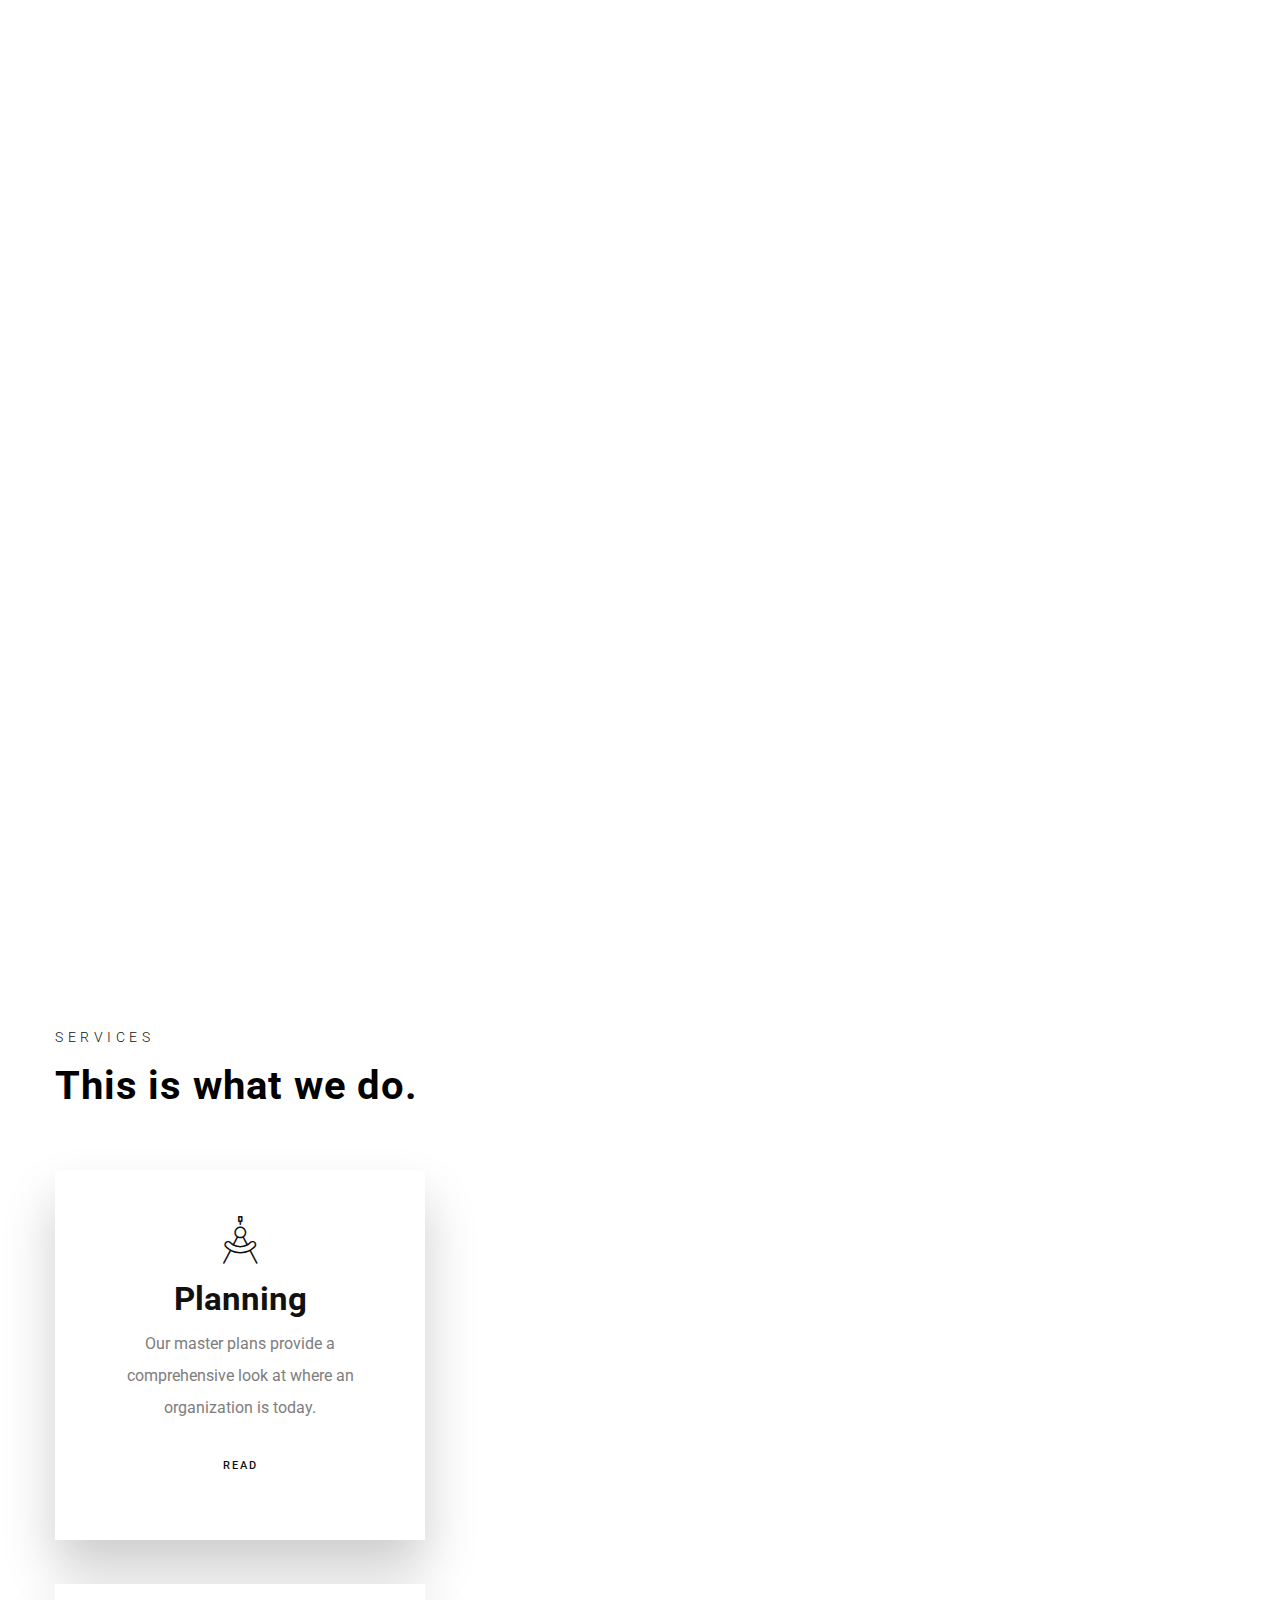
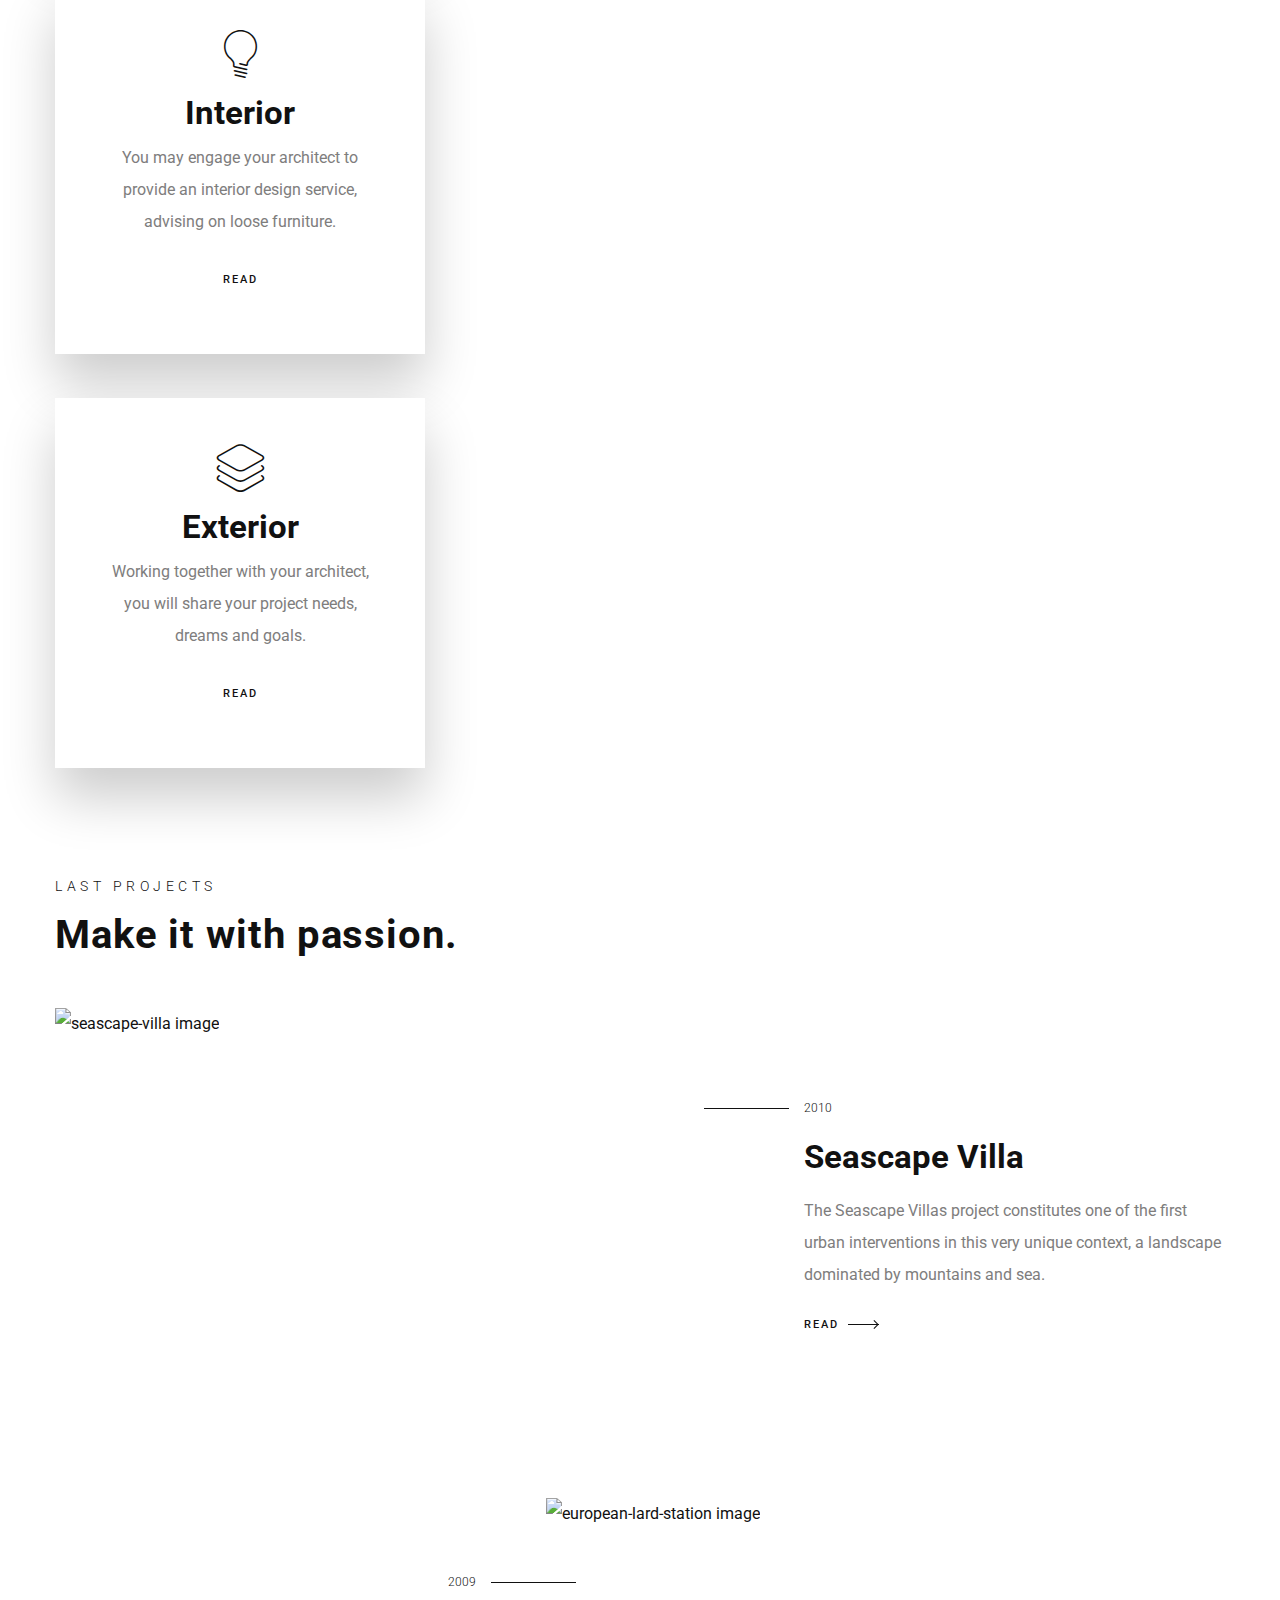
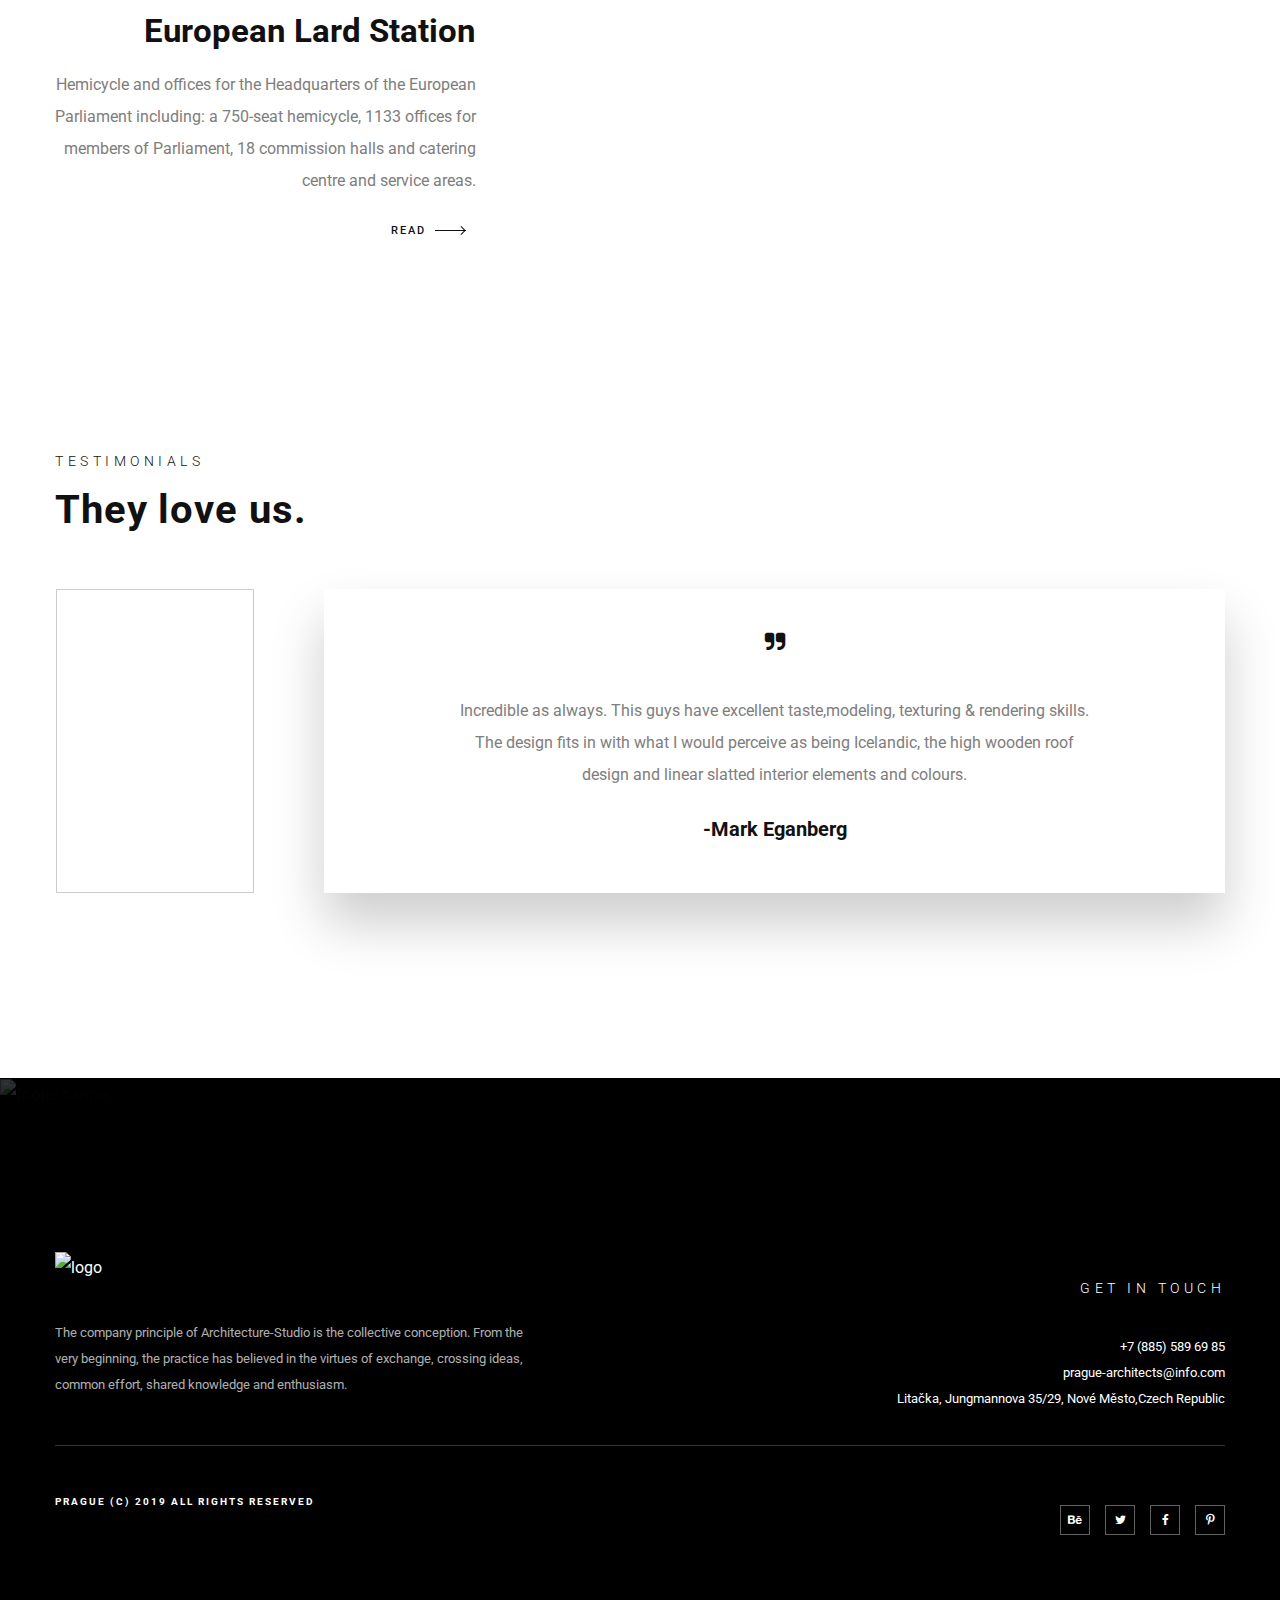
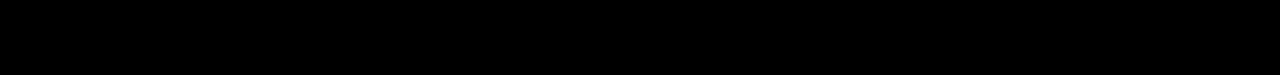
==== index.html @ 5a80e2bb "Add files via upload" ====
<!DOCTYPE html>
<html lang="en">


<!-- Mirrored from prague-html.foxthemes.me/index.html by HTTrack Website Copier/3.x [XR&CO'2014], Tue, 12 Nov 2024 17:38:52 GMT -->
<head>
    <meta charset="UTF-8">
    <meta name="viewport" content="width=device-width, initial-scale=1.0">
    <meta http-equiv="X-UA-Compatible" content="ie=edge">
    <meta name="format-detection" content="telephone=no" />
    <title>Prague &#8211; Just another WordPress site</title>

    <link rel="stylesheet" href="https://fonts.googleapis.com/css?family=Roboto:100,300,400,500,700">
    <link rel="stylesheet" href="css/swiper.min.css">
    <link rel="stylesheet" href="css/slick.min.css">
    <link rel="stylesheet" href="css/magnific-popup.css">
    <link rel="stylesheet" href="font-awesome/css/font-awesome.min.css">
    <link rel="stylesheet" href="css/et-line-font.css">
    <link rel="stylesheet" href="css/before-after.min.css">
    <link rel="stylesheet" href="css/bootstrap.min.css">
    <link rel="stylesheet" href="css/unit-test.css">
    <link rel="stylesheet" href="css/stylec164.css?v=9">
    

</head>

<body>
    <!--PRELOADER-->
    <div class="prague-loader">
        <div class="prague-loader-wrapper">
            <div class="prague-loader-bar">
                PRAGUE
            </div>
        </div>
    </div>
    <!--/PRELOADER-->

    <!--HEADER-->
    <header class="prague-header simple sticky-menu sticky-mobile-menu light ">
        <!--LOGO-->
        <div class="prague-logo">
            <a href="index.html">
                <img src="img/home/logo-white.png" class="image_logo" alt="logo" /></a>
        </div>
        <!--/LOGO-->

        <div class="prague-header-wrapper">

            <!--NAVIGATION-->
            <div class="prague-navigation">
                <div class="pargue-navigation-wrapper">
                    <div class="prague-navigation-inner">


                        <nav>
                            <ul class="main-menu">
                                <li class="menu-item menu-item-type-custom menu-item-object-custom current-menu-ancestor current-menu-parent menu-item-has-children "><a
                                        href="index.html">Home</a>
                                </li>
                                <li class="menu-item menu-item-type-custom menu-item-object-custom menu-item-has-children"><a
                                        href="#">About Us</a>
                                </li>
                                <li class="menu-item menu-item-type-custom menu-item-object-custom menu-item-has-children"><a
                                        href="#">Services</a>
                                </li>
                                <li class="menu-item menu-item-type-post_type menu-item-object-page menu-item-has-children"><a
                                        href="shop.html">Projects</a>
                                </li>
                                <li class="menu-item menu-item-type-post_type menu-item-object-page menu-item-has-children"><a
                                        href="blog.html">Contact us</a>
                                </li>
                                <li class="menu-item menu-item-type-post_type menu-item-object-page menu-item-has-children"><a
                                    href="blog.html">Blog</a>
                            </li>
                            </ul>
                        </nav>

                    </div>
                </div>
            </div>
            <!--/NAVIGATION-->


            <!-- mobile icon -->
            <div class="prague-nav-menu-icon">
                <a href="#">
                    <i></i>
                </a>
            </div>
            <!-- /mobile icon -->

            <!--SOCIAL-->
            <div class="prague-social-nav">
                <a href="#">
                    <i class="fa fa-chain-broken" aria-hidden="true"></i>
                </a>

                <ul class="social-content">
                    <li>
                        <a target="_blank" href="https://www.behance.net/foxthemes">
                            <i aria-hidden="true" class="fa fa-behance"></i>
                        </a>
                    </li>
                    <li>
                        <a target="_blank" href="https://twitter.com/foxthemes_offic">
                            <i aria-hidden="true" class="fa fa-twitter"></i>
                        </a>
                    </li>
                    <li>
                        <a target="_blank" href="https://www.facebook.com/foxthemes.page/">
                            <i aria-hidden="true" class="fa fa-facebook"></i>
                        </a>
                    </li>
                    <li>
                        <a target="_blank" href="https://www.pinterest.com/foxthemes/">
                            <i aria-hidden="true" class="fa fa-pinterest-p"></i>
                        </a>
                    </li>
                </ul>

            </div>
            <!--/SOCIAL-->

        </div>
    </header>
    <!--END HEADER-->

    <!--MAIN BODY-->
    <div class="row">
        <div class="col-xs-12 no-padd">
            <div class="container-fluid top-banner no-padd  big fullheight light">
                <img src="img/home/9b437744429717.5812370040b1c.jpg" class="s-img-switch" alt="top-banner image" />
                <span class="overlay"></span>
                <div class="content">
                    <div class="prague-svg-animation-text"></div>
                    <div class="subtitle">PARIS, FRANCE</div>
                    <h1 class="title">Rehabilitation of the Eastern Sector<br />
                        of Jussieu Campus</h1>
                    <div class="description">
                        <p>Jussieu Campus represents a major Parisian amenity, both by the quality f scientific
                            teaching performed in</p>
                        <p>is universities and by the site dimension itself.</p>
                    </div>
                    <a href="work-grid.html" class="a-btn creative" target=" _blank">
                        <span class="a-btn-line "></span>EXPLORE IT</a>
                </div>
                <div class="top-banner-cursor"></div>
            </div>
        </div>
    </div>

    
    <div class="row-fluid row-no-padding ">
        <div class="no-padd col-sm-12 ">
            <div class="column-inner ">
                <div class="prague-shortcode-parent ">
                    

                    <div class="prague-shortcode-content-wrapp">
                        <div class="prague-shortcode-heading  light left">
                            <div class="parent-subtitle ">SERVICES</div>

                            <h2 class="parent-title">This is what we do.</h2>
                        </div>

                        <div data-unique-key="0bf3c8aa9017e52dd041b7e2c3327621" class="js-load-more" data-start-page="1"
                            data-max-page="2" data-next-link="onepage-home.html">
                            <div class="row prague_services prague_count_col3 prague_gap_col15  no-footer-content prague-load-wrapper"
                                data-columns="prague_count_col3" data-gap="prague_gap_col15">
                                <div class="portfolio-item-wrapp prague_filter_class">
                                    <div class="portfolio-item">
                                        <div class="prague-services-wrapper">
                                            <span class="services-item-icon icon-circle-compass"></span>

                                            <h3 class="services-item-title">Planning</h3>
                                            <div class="services-item-description">
                                                <p>Our master plans provide a comprehensive look at where an
                                                    organization is today.</p>
                                            </div>

                                            <a href="planning.html" class="prague-services-link a-btn-2 creative"
                                                target="_self">
                                                <span class="a-btn-line"></span>
                                                READ </a>

                                        </div>

                                    </div>
                                </div>
                                <div class="portfolio-item-wrapp prague_filter_class column_paralax">
                                    <div class="portfolio-item">

                                        <div class="prague-services-wrapper">
                                            <span class="services-item-icon icon-lightbulb"></span>

                                            <h3 class="services-item-title">Interior</h3>
                                            <div class="services-item-description">
                                                <p>You may engage your architect to provide an interior design
                                                    service, advising on loose furniture.</p>
                                            </div>

                                            <a href="interior.html" class="prague-services-link a-btn-2 creative"
                                                target="_self">
                                                <span class="a-btn-line"></span>
                                                READ </a>

                                        </div>

                                    </div>
                                </div>
                                <div class="portfolio-item-wrapp prague_filter_class">
                                    <div class="portfolio-item">

                                        <div class="prague-services-wrapper">
                                            <span class="services-item-icon icon-layers"></span>

                                            <h3 class="services-item-title">Exterior</h3>
                                            <div class="services-item-description">
                                                <p>Working together with your architect, you will share your
                                                    project needs, dreams and goals.</p>
                                            </div>

                                            <a href="exterior.html" class="prague-services-link a-btn-2 creative"
                                                target="_self">
                                                <span class="a-btn-line"></span>
                                                READ </a>

                                        </div>

                                    </div>
                                </div>
                            </div>


                        </div>
                    </div>

                </div>
            </div>
        </div>
    </div>

    <div class="margin-lg-20t margin-sm-30t">
        <div class="container">
            <div class="row">

                <div class="column colum-container col-sm-12 no-padd margin-lg-20b">
                    <div class="heading  left dark">

                        <div class="subtitle ">LAST PROJECTS</div>
                        <h2 class="title">Make it with passion.</h2>
                    </div>
                </div>

                <div class="no-padd-left no-padd-right margin-lg-20t">
                    <div class="wrapper">
                        <div data-unique-key="139714cb2b9c35c987d2544328454258" class="js-load-more" data-start-page="1"
                            data-max-page="5" data-next-link="http://prague.loc/page/2/">
                            <div class="row prague_list prague_count_col1 prague_gap_col10  no-footer-content no-figure prague-load-wrapper"
                                data-columns="prague_count_col1" data-gap="prague_gap_col10">
                                <div class="project-list-item">
                                    <div class="project-list-outer">

                                        <div class="project-list-wrapper">

                                            <div class="project-list-img">
                                                <img src="#" data-lazy-src="img/home/51f1b143659493.57f77d5c9619a.jpg" class="s-img-switch"
                                                    alt="seascape-villa image" />
                                            </div>

                                            <div class="project-list-content">

                                                <div class="project-list-category">2010</div>
                                                <h3 class="project-list-title"><a href="seascape-villa.html" target="_self">Seascape
                                                        Villa</a></h3>
                                                <div class="project-list-excerpt">
                                                    <p>The Seascape Villas project constitutes one of the first
                                                        urban interventions in this very unique context, a
                                                        landscape dominated by mountains and sea.</p>
                                                </div>
                                                <a href="seascape-villa.html" class="project-list-link a-btn-arrow-2"
                                                    target="_self">
                                                    <span class="arrow-right"></span>
                                                    READ</a>
                                            </div>
                                        </div>
                                    </div>
                                </div>
                                <div class="project-list-item  column_paralax">
                                    <div class="project-list-outer">

                                        <div class="project-list-wrapper">

                                            <div class="project-list-img">
                                                <img src="#" data-lazy-src="img/home/e55f0243174379.57e5b1bdd7939-e1492696696110.jpg"
                                                    class="s-img-switch" alt="european-lard-station image" />
                                            </div>

                                            <div class="project-list-content">

                                                <div class="project-list-category">2009</div>


                                                <h3 class="project-list-title"><a href="european-lard-station.html"
                                                        target="_self">European Lard Station</a></h3>
                                                <div class="project-list-excerpt">
                                                    <p>Hemicycle and offices for the Headquarters of the European
                                                        Parliament including: a 750-seat hemicycle, 1133 offices
                                                        for members of Parliament, 18 commission halls and catering
                                                        centre and service areas.</p>

                                                </div>

                                                <a href="european-lard-station.html" class="project-list-link a-btn-arrow-2"
                                                    target="_self">
                                                    <span class="arrow-right"></span>
                                                    READ</a>

                                            </div>
                                        </div>
                                    </div>
                                </div>
                            </div>
                        </div>
                    </div>
                </div>
            </div>
        </div>
    </div>



    <div class="heading  left dark container">

        <div class="subtitle ">TESTIMONIALS</div>
        <h2 class="title">They love us.</h2>

    </div>

    <div class="container">

        <div class="row  row-fluid margin-lg-10t margin-lg-145b margin-sm-70b">

            <div class="testimonials-wrapper  no-figure">
                <div class="testimonials-swiper swiper-container" data-speed='2000' data-loop='1' data-autoplay='3000'
                    data-center='0' data-mode='vertical' data-slides-per-view='1' data-lg-slides='1,0' data-md-slides='1,0'
                    data-sm-slides='1,0' data-xs-slides='1,0'>
                    <!-- Additional required wrapper -->
                    <div class="swiper-wrapper">
                        <div class="swiper-slide">
                            <div class="testimonials-item">

                                <span class="testimonials-icon fa fa fa-quote-right"></span>

                                <blockquote class="testimonials-description">
                                    <p>Incredible as always. This guys have excellent taste,modeling, texturing
                                        &amp; rendering skills. The design fits in with what I would perceive
                                        as being Icelandic, the high wooden roof design and linear slatted
                                        interior elements and colours.</p>
                                </blockquote>
                                <h4 class="testimonials-author">Mark Eganberg</h4>
                            </div>
                        </div>

                        <div class="swiper-slide">
                            <div class="testimonials-item">

                                <span class="testimonials-icon fa fa fa-quote-right"></span>

                                <blockquote class="testimonials-description">
                                    <p>Incredible as always. This guys have excellent taste,modeling, texturing
                                        &amp; rendering skills. The design fits in with what I would perceive
                                        as being Icelandic, the high wooden roof design and linear slatted
                                        interior elements and colours.</p>
                                </blockquote>
                                <h4 class="testimonials-author">Jennifer Hilbertson</h4>
                            </div>
                        </div>

                        <div class="swiper-slide">
                            <div class="testimonials-item">

                                <span class="testimonials-icon fa fa fa-quote-right"></span>

                                <blockquote class="testimonials-description">
                                    <p>Incredible as always. This guys have excellent taste,modeling, texturing
                                        &amp; rendering skills. The design fits in with what I would perceive
                                        as being Icelandic, the high wooden roof design and linear slatted
                                        interior elements and colours.</p>
                                </blockquote>
                                <h4 class="testimonials-author">Lesley Grand</h4>
                            </div>
                        </div>

                        <div class="swiper-slide">
                            <div class="testimonials-item">

                                <span class="testimonials-icon fa fa fa-quote-right"></span>

                                <blockquote class="testimonials-description">
                                    <p>Incredible as always. This guys have excellent taste,modeling, texturing
                                        &amp; rendering skills. The design fits in with what I would perceive
                                        as being Icelandic, the high wooden roof design and linear slatted
                                        interior elements and colours.</p>
                                </blockquote>
                                <h4 class="testimonials-author">John Frick</h4>
                            </div>
                        </div>

                    </div>

                    <!-- If we need pagination -->
                    <div class="testimonials-pagination-wrapper">
                        <div class="swiper-pagination"></div>
                    </div>
                </div>

            </div>
        </div>
    </div>
 
    <!--/MAIN BODY-->

    <!-- START FOOTER -->
    <footer class="prague-footer default">

        <img src="#" data-lazy-src="img/home/ffa51a33625455.56b20f01c3608.jpg" class="s-img-switch" alt="footer banner" />
        <div class="footer-content-outer">
            <div class="footer-top-content">
                <div class="prague-footer-main-block">
                    <div class="prague-logo">
                        <a href="index.html">
                            <img src="#" data-lazy-src="img/home/logo-white.png" class="attachment-full size-full"
                                alt="logo" /> </a>
                    </div>

                    <div class="footer-main-content">
                        <p>The company principle of Architecture-Studio is the collective conception. From the very
                            beginning, the practice has believed in the virtues of exchange, crossing ideas, common
                            effort, shared knowledge and enthusiasm.</p>
                    </div>

                </div>
                <div class="prague-footer-info-block">

                    <h6 class="footer-info-block-title">GET IN TOUCH</h6>

                    <div class="footer-info-block-content">
                        <p><a href="tel:+7(885)5896985">+7 (885) 589 69 85</a></p>
                        <p><a href="cdn-cgi/l/email-protection.html#017173606674642c6073626968756462757241686f676e2f626e6c"><span class="__cf_email__" data-cfemail="d4a4a6b5b3a1b1f9b5a6b7bcbda0b1b7a0a794bdbab2bbfab7bbb9">[email&#160;protected]</span></a></p>
                        <p>Litačka, Jungmannova 35/29, Nové Město,Czech Republic</p>
                    </div>

                </div>
            </div>
            <div class="footer-bottom-content">

                <!-- Footer copyright -->
                <div class="footer-copyright">
                    <p>PRAGUE (C) 2019 ALL RIGHTS RESERVED</p>
                </div>
                <!-- End footer copyright -->

                <div class="prague-social-nav">


                    <ul class="social-content">
                        <li>
                            <a target="_blank" href="https://www.behance.net/foxthemes">
                                <i aria-hidden="true" class="fa fa-behance"></i>
                            </a>
                        </li>
                        <li>
                            <a target="_blank" href="https://twitter.com/foxthemes_offic">
                                <i aria-hidden="true" class="fa fa-twitter"></i>
                            </a>
                        </li>
                        <li>
                            <a target="_blank" href="https://www.facebook.com/foxthemes.page/">
                                <i aria-hidden="true" class="fa fa-facebook"></i>
                            </a>
                        </li>
                        <li>
                            <a target="_blank" href="https://www.pinterest.com/foxthemes/">
                                <i aria-hidden="true" class="fa fa-pinterest-p"></i>
                            </a>
                        </li>
                    </ul>

                </div>

            </div>
        </div>

    </footer>
    <!--/END FOOTER-->

    <script data-cfasync="false" src="cdn-cgi/scripts/5c5dd728/cloudflare-static/email-decode.min.js"></script><script src="js/jquery.js"></script>
    <script src="js/jquery.magnific-popup.min.js"></script>
    <script src="js/swiper.min.js"></script>
    <script src="js/hammer.min.js"></script>
    <script src="js/foxlazy.min.js"></script>
    <script src="js/all.js"></script>
 
<script>(function(){function c(){var b=a.contentDocument||a.contentWindow.document;if(b){var d=b.createElement('script');d.innerHTML="window.__CF$cv$params={r:'8e184c438dac44a0',t:'MTczMTQzMzEzMC4wMDAwMDA='};var a=document.createElement('script');a.nonce='';a.src='cdn-cgi/challenge-platform/h/b/scripts/jsd/22755d9a86c9/maind41d.js';document.getElementsByTagName('head')[0].appendChild(a);";b.getElementsByTagName('head')[0].appendChild(d)}}if(document.body){var a=document.createElement('iframe');a.height=1;a.width=1;a.style.position='absolute';a.style.top=0;a.style.left=0;a.style.border='none';a.style.visibility='hidden';document.body.appendChild(a);if('loading'!==document.readyState)c();else if(window.addEventListener)document.addEventListener('DOMContentLoaded',c);else{var e=document.onreadystatechange||function(){};document.onreadystatechange=function(b){e(b);'loading'!==document.readyState&&(document.onreadystatechange=e,c())}}}})();</script></body>

<script src="js/isotope.pkgd.min.js"></script>

<!-- Mirrored from prague-html.foxthemes.me/index.html by HTTrack Website Copier/3.x [XR&CO'2014], Tue, 12 Nov 2024 17:39:40 GMT -->
</html>
---- css/et-line-font.css ----
@font-face {
	font-family: 'et-line';
	src:url('../font/et-line.eot');
	src:url('../font/et-lined41d.eot?#iefix') format('embedded-opentype'),
		url('../font/et-line.woff') format('woff'),
		url('../font/et-line.ttf') format('truetype'),
		url('../font/et-line.svg#et-line') format('svg');
	font-weight: normal;
	font-style: normal;
}

/* Use the following CSS code if you want to use data attributes for inserting your icons */
[data-icon]:before {
	font-family: 'et-line';
	content: attr(data-icon);
	speak: none;
	font-weight: normal;
	font-variant: normal;
	text-transform: none;
	line-height: 1;
	-webkit-font-smoothing: antialiased;
	-moz-osx-font-smoothing: grayscale;
	display:inline-block;
}

/* Use the following CSS code if you want to have a class per icon */
/*
Instead of a list of all class selectors,
you can use the generic selector below, but it's slower:
[class*="icon-"] {
*/
.icon-mobile, .icon-laptop, .icon-desktop, .icon-tablet, .icon-phone, .icon-document, .icon-documents, .icon-search, .icon-clipboard, .icon-newspaper, .icon-notebook, .icon-book-open, .icon-browser, .icon-calendar, .icon-presentation, .icon-picture, .icon-pictures, .icon-video, .icon-camera, .icon-printer, .icon-toolbox, .icon-briefcase, .icon-wallet, .icon-gift, .icon-bargraph, .icon-grid, .icon-expand, .icon-focus, .icon-edit, .icon-adjustments, .icon-ribbon, .icon-hourglass, .icon-lock, .icon-megaphone, .icon-shield, .icon-trophy, .icon-flag, .icon-map, .icon-puzzle, .icon-basket, .icon-envelope, .icon-streetsign, .icon-telescope, .icon-gears, .icon-key, .icon-paperclip, .icon-attachment, .icon-pricetags, .icon-lightbulb, .icon-layers, .icon-pencil, .icon-tools, .icon-tools-2, .icon-scissors, .icon-paintbrush, .icon-magnifying-glass, .icon-circle-compass, .icon-linegraph, .icon-mic, .icon-strategy, .icon-beaker, .icon-caution, .icon-recycle, .icon-anchor, .icon-profile-male, .icon-profile-female, .icon-bike, .icon-wine, .icon-hotairballoon, .icon-globe, .icon-genius, .icon-map-pin, .icon-dial, .icon-chat, .icon-heart, .icon-cloud, .icon-upload, .icon-download, .icon-target, .icon-hazardous, .icon-piechart, .icon-speedometer, .icon-global, .icon-compass, .icon-lifesaver, .icon-clock, .icon-aperture, .icon-quote, .icon-scope, .icon-alarmclock, .icon-refresh, .icon-happy, .icon-sad, .icon-facebook, .icon-twitter, .icon-googleplus, .icon-rss, .icon-tumblr, .icon-linkedin, .icon-dribbble {
	font-family: 'et-line';
	speak: none;
	font-style: normal;
	font-weight: normal;
	font-variant: normal;
	text-transform: none;
	line-height: 1;
	-webkit-font-smoothing: antialiased;
	-moz-osx-font-smoothing: grayscale;
	display:inline-block;
}
.icon-mobile:before {
	content: "\e000";
}
.icon-laptop:before {
	content: "\e001";
}
.icon-desktop:before {
	content: "\e002";
}
.icon-tablet:before {
	content: "\e003";
}
.icon-phone:before {
	content: "\e004";
}
.icon-document:before {
	content: "\e005";
}
.icon-documents:before {
	content: "\e006";
}
.icon-search:before {
	content: "\e007";
}
.icon-clipboard:before {
	content: "\e008";
}
.icon-newspaper:before {
	content: "\e009";
}
.icon-notebook:before {
	content: "\e00a";
}
.icon-book-open:before {
	content: "\e00b";
}
.icon-browser:before {
	content: "\e00c";
}
.icon-calendar:before {
	content: "\e00d";
}
.icon-presentation:before {
	content: "\e00e";
}
.icon-picture:before {
	content: "\e00f";
}
.icon-pictures:before {
	content: "\e010";
}
.icon-video:before {
	content: "\e011";
}
.icon-camera:before {
	content: "\e012";
}
.icon-printer:before {
	content: "\e013";
}
.icon-toolbox:before {
	content: "\e014";
}
.icon-briefcase:before {
	content: "\e015";
}
.icon-wallet:before {
	content: "\e016";
}
.icon-gift:before {
	content: "\e017";
}
.icon-bargraph:before {
	content: "\e018";
}
.icon-grid:before {
	content: "\e019";
}
.icon-expand:before {
	content: "\e01a";
}
.icon-focus:before {
	content: "\e01b";
}
.icon-edit:before {
	content: "\e01c";
}
.icon-adjustments:before {
	content: "\e01d";
}
.icon-ribbon:before {
	content: "\e01e";
}
.icon-hourglass:before {
	content: "\e01f";
}
.icon-lock:before {
	content: "\e020";
}
.icon-megaphone:before {
	content: "\e021";
}
.icon-shield:before {
	content: "\e022";
}
.icon-trophy:before {
	content: "\e023";
}
.icon-flag:before {
	content: "\e024";
}
.icon-map:before {
	content: "\e025";
}
.icon-puzzle:before {
	content: "\e026";
}
.icon-basket:before {
	content: "\e027";
}
.icon-envelope:before {
	content: "\e028";
}
.icon-streetsign:before {
	content: "\e029";
}
.icon-telescope:before {
	content: "\e02a";
}
.icon-gears:before {
	content: "\e02b";
}
.icon-key:before {
	content: "\e02c";
}
.icon-paperclip:before {
	content: "\e02d";
}
.icon-attachment:before {
	content: "\e02e";
}
.icon-pricetags:before {
	content: "\e02f";
}
.icon-lightbulb:before {
	content: "\e030";
}
.icon-layers:before {
	content: "\e031";
}
.icon-pencil:before {
	content: "\e032";
}
.icon-tools:before {
	content: "\e033";
}
.icon-tools-2:before {
	content: "\e034";
}
.icon-scissors:before {
	content: "\e035";
}
.icon-paintbrush:before {
	content: "\e036";
}
.icon-magnifying-glass:before {
	content: "\e037";
}
.icon-circle-compass:before {
	content: "\e038";
}
.icon-linegraph:before {
	content: "\e039";
}
.icon-mic:before {
	content: "\e03a";
}
.icon-strategy:before {
	content: "\e03b";
}
.icon-beaker:before {
	content: "\e03c";
}
.icon-caution:before {
	content: "\e03d";
}
.icon-recycle:before {
	content: "\e03e";
}
.icon-anchor:before {
	content: "\e03f";
}
.icon-profile-male:before {
	content: "\e040";
}
.icon-profile-female:before {
	content: "\e041";
}
.icon-bike:before {
	content: "\e042";
}
.icon-wine:before {
	content: "\e043";
}
.icon-hotairballoon:before {
	content: "\e044";
}
.icon-globe:before {
	content: "\e045";
}
.icon-genius:before {
	content: "\e046";
}
.icon-map-pin:before {
	content: "\e047";
}
.icon-dial:before {
	content: "\e048";
}
.icon-chat:before {
	content: "\e049";
}
.icon-heart:before {
	content: "\e04a";
}
.icon-cloud:before {
	content: "\e04b";
}
.icon-upload:before {
	content: "\e04c";
}
.icon-download:before {
	content: "\e04d";
}
.icon-target:before {
	content: "\e04e";
}
.icon-hazardous:before {
	content: "\e04f";
}
.icon-piechart:before {
	content: "\e050";
}
.icon-speedometer:before {
	content: "\e051";
}
.icon-global:before {
	content: "\e052";
}
.icon-compass:before {
	content: "\e053";
}
.icon-lifesaver:before {
	content: "\e054";
}
.icon-clock:before {
	content: "\e055";
}
.icon-aperture:before {
	content: "\e056";
}
.icon-quote:before {
	content: "\e057";
}
.icon-scope:before {
	content: "\e058";
}
.icon-alarmclock:before {
	content: "\e059";
}
.icon-refresh:before {
	content: "\e05a";
}
.icon-happy:before {
	content: "\e05b";
}
.icon-sad:before {
	content: "\e05c";
}
.icon-facebook:before {
	content: "\e05d";
}
.icon-twitter:before {
	content: "\e05e";
}
.icon-googleplus:before {
	content: "\e05f";
}
.icon-rss:before {
	content: "\e060";
}
.icon-tumblr:before {
	content: "\e061";
}
.icon-linkedin:before {
	content: "\e062";
}
.icon-dribbble:before {
	content: "\e063";
}
---- css/before-after.min.css ----
.ba-slider{position:relative;overflow:hidden}.ba-slider img{width:100%;display:block}.ba-slider .resize{position:absolute;top:0;left:0;height:100%;width:50%;overflow:hidden}.ba-slider .handle{position:absolute;left:50%;top:0;bottom:0;width:4px;margin-left:-2px;background:rgba(0,0,0,.5);cursor:ew-resize}.ba-slider .handle:after{position:absolute;top:50%;width:64px;height:64px;margin:-32px 0 0 -32px;content:'\21d4';color:#fff;font-weight:700;font-size:36px;text-align:center;line-height:64px;background:#ffb800;border:1px solid #e6a600;border-radius:50%;transition:all .3s ease;box-shadow:0 2px 6px rgba(0,0,0,.3),inset 0 2px 0 rgba(255,255,255,.5),inset 0 60px 50px -30px #ffd466}.ba-slider .handle.draggable:after{width:48px;height:48px;margin:-24px 0 0 -24px;line-height:50px;font-size:30px}
---- css/unit-test.css ----
* {
	font-size: 16px;
    line-height: 32px;
    font-weight: 400;
	-ms-word-wrap: break-word;
	word-wrap: break-word;
}

h1 {
	font-size: 32px;
}
h2 {
	font-size: 28px;
}
h3 {
	font-size: 23px;
}
h4 {
	font-size: 19px;
}
h5 {
	font-size: 19px;
}
h6 {
	font-size: 19px;
}
h1, h2, h3, h4, h5, h6 {
	margin: 10px 0;
}

blockquote {
	border: 0 solid #111111;
	border-left-width: 4px;
	color: #111111;
	font-size: 19px;
	font-style: italic;
	line-height: 1.4;
	margin: 0 0 25px;
	padding: 0 0 0 24px;
}
blockquote:before, blockquote:after {
	content: '';
	display: table;
}
blockquote:after {
	clear: both;
}
blockquote p {
	margin-bottom: 15px;
}
blockquote>:last-child {
	margin-bottom: 0;
}
q:before, q:after {
	content: '';
}
blockquote, q {
	quotes: none;
}
blockquote > ul {
	margin-left: 15px;
}

dfn, cite, em, i {
	font-style: italic;
}

table {
	border-collapse: separate;
	border-spacing: 0;
	border-width: 1px 0 0 1px;
	margin: 0 0 25px;
	table-layout: fixed;
	width: 100%;
}
table, th, td {
	border: 1px solid #cccccc;
}
th, td {
	padding: 7px;
}
th {
	border-width: 0 1px 1px 0;
	font-weight: 700;
}
caption, th, td {
	font-weight: normal;
	text-align: left;
}
td {
	border-width: 0 1px 1px 0;
}

dl {
	margin: 0 0 25px;
}
dt {
	font-weight: 700;
	color: #111111;
}
dd {
	margin: 0 0 20px;
}

ul {
	list-style: disc;
}
ul, ol {
	margin: 10px 0;
	padding: 0;
}
li>ul, li>ol {
	margin-left: 15px;
	margin-bottom: 0;
}
ol {
	list-style: decimal;
}

address {
	font-style: italic;
	margin: 0 0 25px;
}

abbr[title] {
	border-bottom: 1px dotted;
}
abbr, acronym {
	border-bottom: 1px dotted #111111;
	cursor: help;
}

b, strong {
	font-weight: 700;
}

big {
	font-size: 125%;
}

code, kbd {
	color: #ffffff;
	background-color: #111111;
	padding: 2px 4px;
}
code, kbd, tt, var, samp, pre {
	font-family: Inconsolata,monospace;
}

del {
	opacity: 0.8;
}

mark, ins {
	background: #007acc;
	color: #ffffff;
	padding: 2px 4px;
	text-decoration: none;
}

pre {
	border: 1px solid #cccccc;
	background-color: #f5f5f5;
	color: #111111;
	font-size: 16px;
	line-height: 1.3;
	margin: 0 0 25px;
	max-width: 100%;
	overflow: auto;
	padding: 28px;
	white-space: pre-wrap;
	word-wrap: break-word;
}

sub {
	bottom: -3px;
}
sub, sup {
	font-size: 75%;
	line-height: 0;
	position: relative;
	vertical-align: baseline;
}
sup {
	top: -6px;
}

.aligncenter {
	clear: both;
	display: block;
	margin: 0 auto 25px;
}
.alignleft {
	float: left;
	margin: 6px 25px 25px 0;
}
.alignright {
	float: right;
	margin: 6px 0 25px 25px;
}

img {
	height: auto;
	max-width: 100%;
	vertical-align: middle;
}
img {
	border: 0;
}

.wp-caption {
	margin-bottom: 25px;
	max-width: 100%;
}
.wp-caption img[class*="wp-image-"] {
	display: block;
	margin: 0;
}
.wp-caption .wp-caption-text {
	color: #7e7d7d;
	font-size: 13px;
	font-style: italic;
	line-height: 1.6;
	padding-top: 7px;
}

.page-links {
	clear: both;
	font-family: Montserrat,"Helvetica Neue",sans-serif;
	margin: 0 0 25px;
}
.page-links a, .page-links>span {
	border: 1px solid #d1d1d1;
	border-radius: 2px;
	display: inline-block;
	font-size: 13px;
	height: 22px;
	line-height: 22px;
	margin-right: 4px;
	text-align: center;
	width: 24px;
}
.page-links>.page-links-title {
	border: 0;
	color: #1a1a1a;
	height: auto;
	margin: 0; 
	padding-right: 8px;
	width: auto;
}
.page-links a {
	background-color: #1a1a1a;
	border-color: #1a1a1a;
	color: #fff;
}
.says, .screen-reader-text {
	clip: rect(1px,1px,1px,1px);
	height: 1px;
	overflow: hidden;
	position: absolute!important;
	width: 1px;
	word-wrap: normal!important;
}

input[type="text"],
input[type="email"],
input[type="url"],
input[type="password"],
input[type="search"],
input[type="tel"],
input[type="number"],
textarea {
	background: #f2f2f2;
	border: none;
	border-bottom: 1px solid transparent;
	border-radius: 0;
	color: rgba(17, 17, 17, 0.5);
	padding: 16px 25px;
	width: 100%;
	margin-bottom: 20px;
}
input[type="text"]:focus,
input[type="email"]:focus,
input[type="url"]:focus,
input[type="password"]:focus,
input[type="search"]:focus,
input[type="tel"]:focus,
input[type="number"]:focus,
textarea:focus {
	outline: none;
}
textarea {
	overflow: auto;
	vertical-align: top;
	resize: none;
}

button,
button[disabled]:hover,
button[disabled]:focus,
input[type="button"],
input[type="button"][disabled]:hover,
input[type="button"][disabled]:focus,
input[type="reset"],
input[type="reset"][disabled]:hover,
input[type="reset"][disabled]:focus,
input[type="submit"],
input[type="submit"][disabled]:hover,
input[type="submit"][disabled]:focus {
	background: #1a1a1a;
	border: 0;
	border-radius: 2px;
	color: #fff;
	font-family: Montserrat,"Helvetica Neue",sans-serif;
	font-weight: 700;
	line-height: 1;
	padding: 13.5px 14px 12.5px;
	text-transform: uppercase;
}
button, html input[type="button"], input[type="reset"], input[type="submit"] {
	-webkit-appearance: button;
	cursor: pointer;
}

.post-password-form {margin-bottom: 25px;}
.post-password-form label {
	color: #686868;
	display: block;
	font-family: Montserrat,"Helvetica Neue",sans-serif;
	font-size: 13px;
	letter-spacing: 1px;
	line-height: 21px;
	margin-bottom: 22px;
	text-transform: uppercase;
}
.post-password-form button, input, select, textarea {
	max-width: 100%;
	margin: 0;
}
.post-password-form input[type="password"] {
	background: #f7f7f7;
	border: 1px solid #d1d1d1;
	border-radius: 2px;
	color: #686868;
	padding: 10px 7px;
	width: 100%;
	margin-top: 7px;
}
.post-password-form input[type="submit"] {
	background: #1a1a1a;
	border: 0;
	border-radius: 2px;
	color: #fff;
	font-family: Montserrat,"Helvetica Neue",sans-serif;
	font-weight: 700;
	letter-spacing: .75px;
	line-height: 1;
	padding: 13.5px 14px 12.5px;
	text-transform: uppercase;
}

.comment-list {list-style: none; margin: 0;}
.comment-content h1:first-child,
.comment-content h2:first-child,
.comment-content h3:first-child,
.comment-content h4:first-child,
.comment-content h5:first-child,
.comment-content h6:first-child {
	margin-top: 0;
}

blockquote em, blockquote i, blockquote cite {
	font-style: normal;
}
blockquote cite, blockquote small {
	color: #1a1a1a;
	display: block;
	font-size: 16px;
	line-height: 1.75;
}
blockquote cite:before, blockquote small:before {
	content: "\2014\00a0";
}

.comment-list .children > li {padding-left: 25px;}

.gallery-item {
	display: inline-block;
	max-width: 33.33%;
	padding: 0 7px 14px;
	text-align: center;
	vertical-align: top;
	width: 100%;
}
figure {
	margin: 0;
}
.gallery-icon img {
	margin: 0 auto;
}
.gallery-caption {
	color: #7e7d7d;
	display: block;
	font-size: 13px;
	font-style: italic;
	line-height: 21px;
	padding-top: 7px;
}
.gallery-columns-1 .gallery-item {
	max-width: 100%;
}
.gallery-columns-2 .gallery-item {
	max-width: 50%;
}
.gallery-columns-4 .gallery-item {
	max-width: 25%;
}
.gallery-columns-5 .gallery-item {
	max-width: 20%;
}
.gallery-columns-6 .gallery-item {
	max-width: 16.66%;
}
.gallery-columns-7 .gallery-item {
	max-width: 14.28%;
}
.gallery-columns-8 .gallery-item {
	max-width: 12.5%;
}
.gallery-columns-9 .gallery-item {
	max-width: 11.111111%;
}

embed, iframe, object, video {
	margin-bottom: 25px;
	max-width: 100%;
	vertical-align: middle;
}
.mejs-container span {
	font-size: inherit;
	line-height: inherit;
}
.entry-content blockquote:not(.alignleft):not(.alignright),
.entry-summary blockquote, .comment-content blockquote {
	margin-left: -25px;
}
.entry-content>:last-child, .entry-summary>:last-child,
body:not(.search-results) .entry-summary>:last-child,
.page-content>:last-child, .comment-content>:last-child,
.textwidget>:last-child {
	margin-bottom: 0;
}

.widget li > ul, .widget li > ol {
	margin-bottom: 0;
	margin-left: 20px;
}

.tagcloud a {
	border: 1px solid #d1d1d1;
	border-radius: 2px;
	display: inline-block;
	font-family: Montserrat,"Helvetica Neue",sans-serif;
	line-height: 1;
	margin: 0 3px 7px 0;
	padding: 7px 6px 6px;
}

.bypostauthor {
	font-family: inherit;
}
.sticky .prague-blog-grid-wrapper {
	background-color: #f2f2f2;
}
.sticky .blog-grid-post-title:before {
	content: '\f249';
	display: inline-block;
    font-family: 'FontAwesome';
    margin-right: 8px;
}
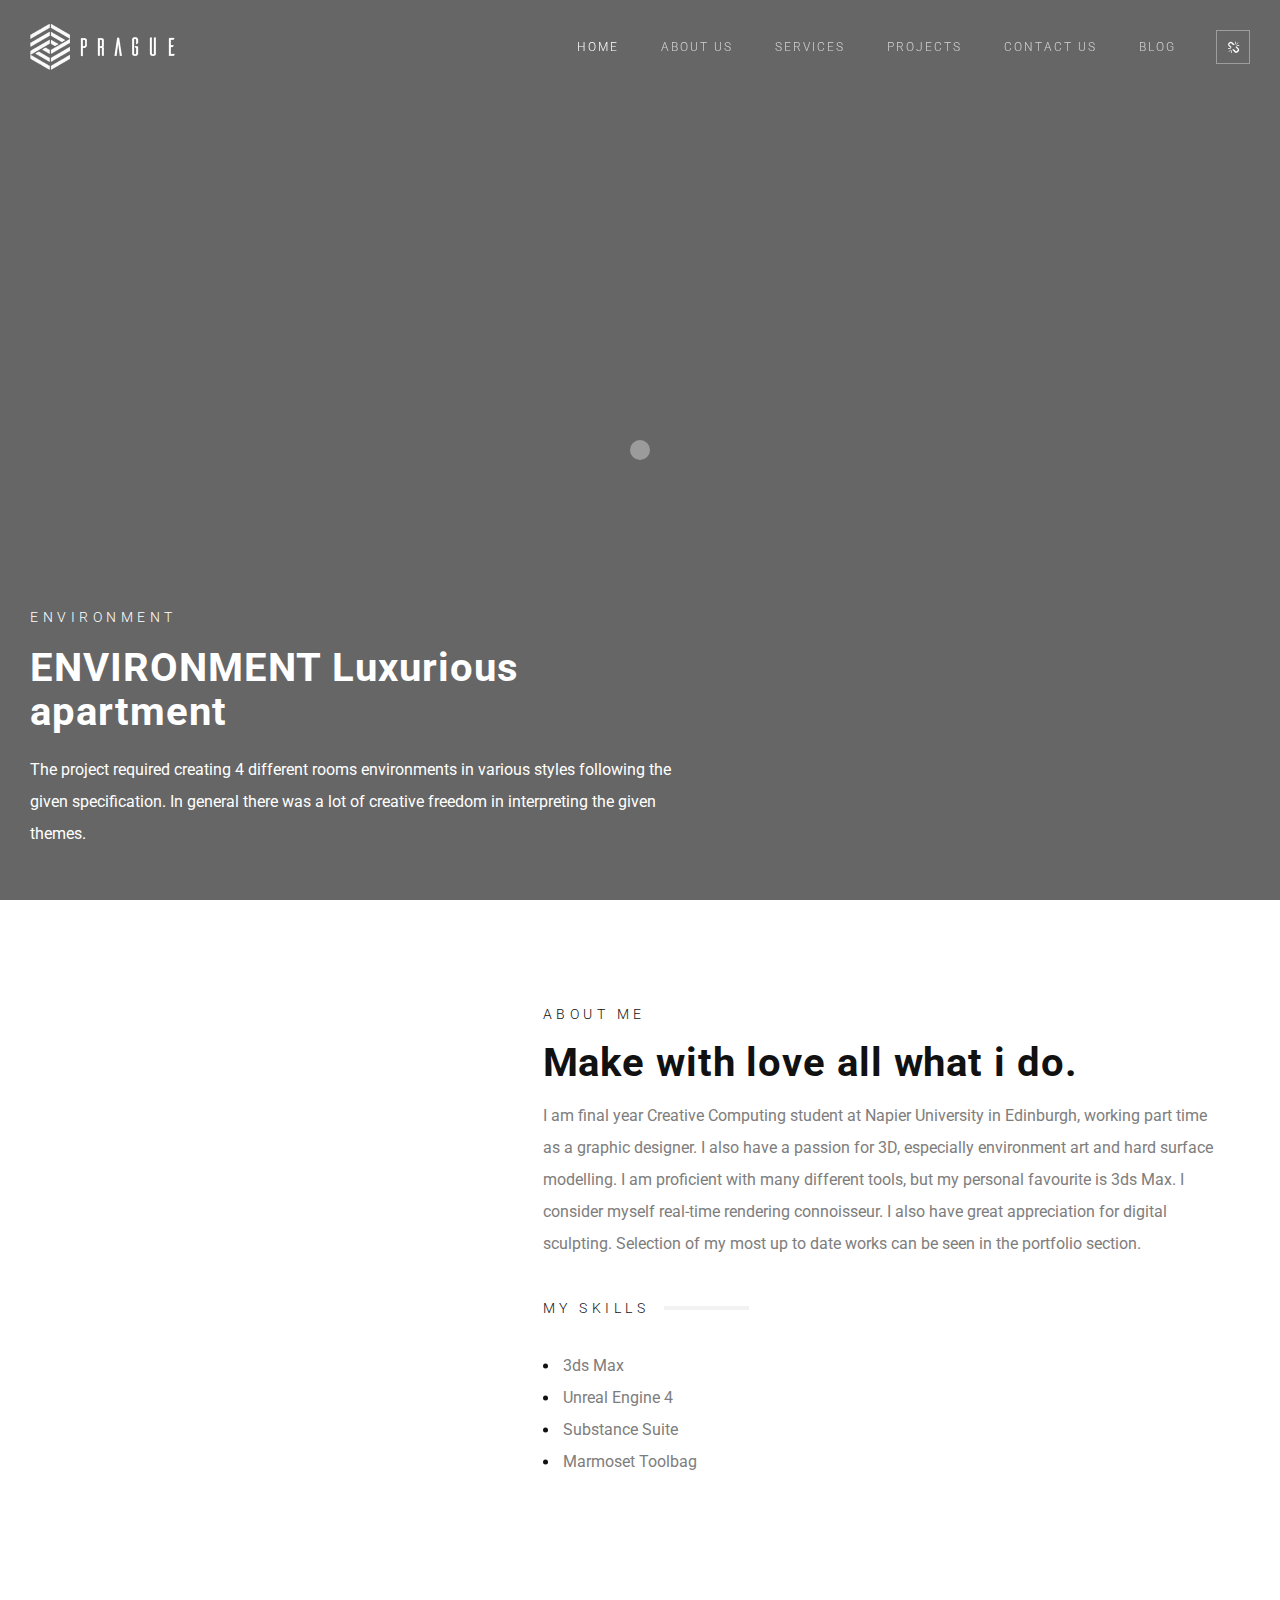
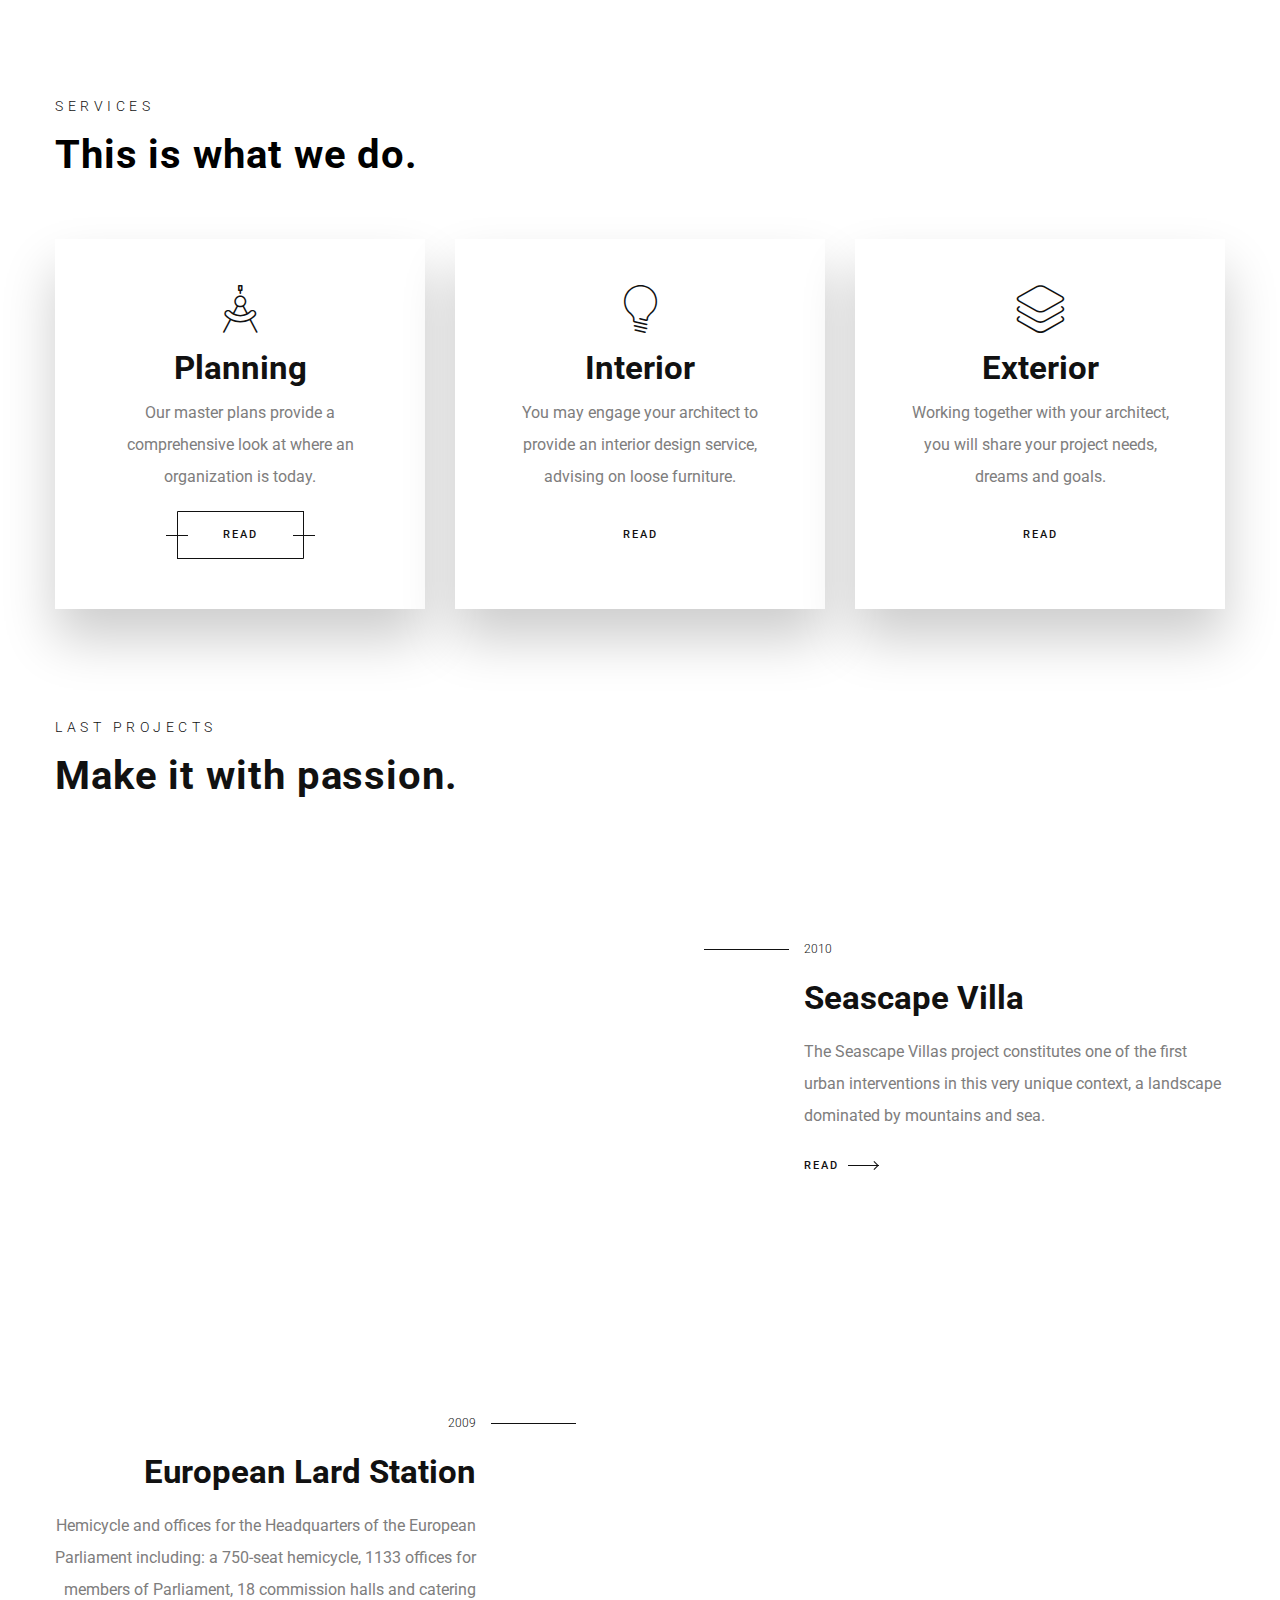
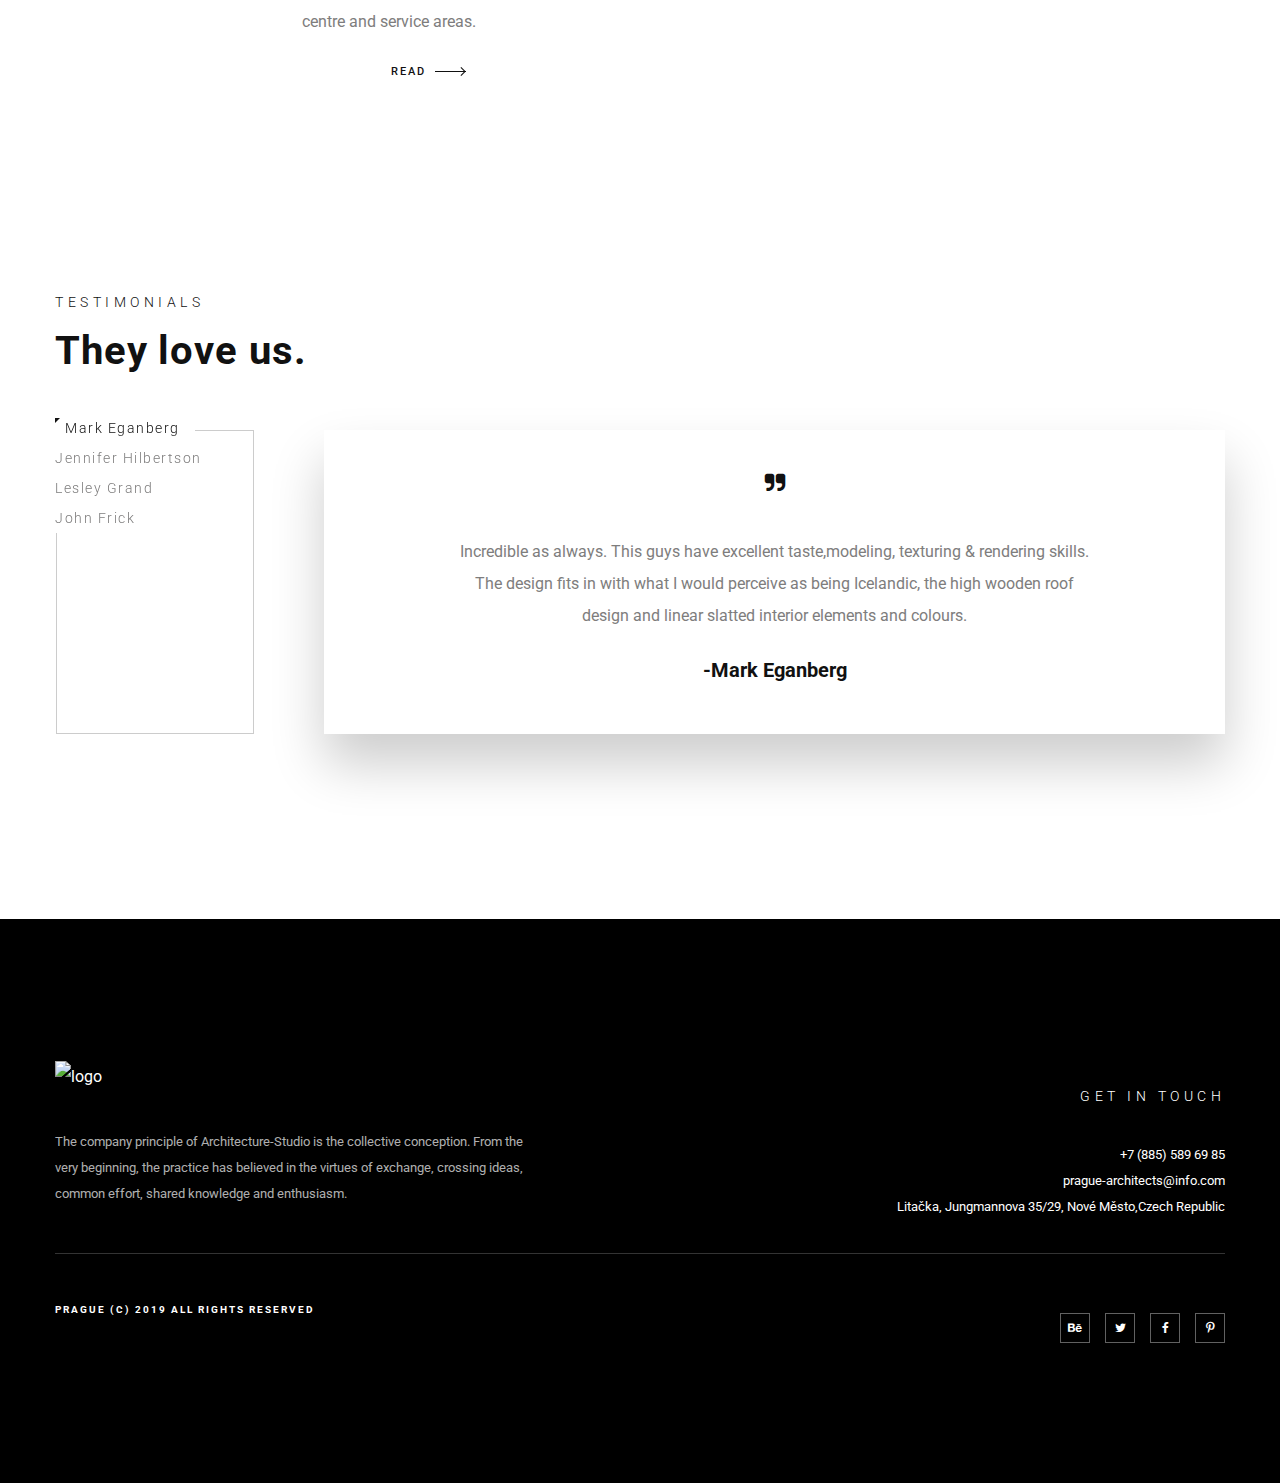
==== commit 24c5c934: "Update index.html" ====
--- a/index.html
+++ b/index.html
@@ -126,29 +126,134 @@
     <!--END HEADER-->
 
     <!--MAIN BODY-->
-    <div class="row">
-        <div class="col-xs-12 no-padd">
-            <div class="container-fluid top-banner no-padd  big fullheight light">
-                <img src="img/home/9b437744429717.5812370040b1c.jpg" class="s-img-switch" alt="top-banner image" />
-                <span class="overlay"></span>
-                <div class="content">
-                    <div class="prague-svg-animation-text"></div>
-                    <div class="subtitle">PARIS, FRANCE</div>
-                    <h1 class="title">Rehabilitation of the Eastern Sector<br />
-                        of Jussieu Campus</h1>
-                    <div class="description">
-                        <p>Jussieu Campus represents a major Parisian amenity, both by the quality f scientific
-                            teaching performed in</p>
-                        <p>is universities and by the site dimension itself.</p>
-                    </div>
-                    <a href="work-grid.html" class="a-btn creative" target=" _blank">
-                        <span class="a-btn-line "></span>EXPLORE IT</a>
-                </div>
-                <div class="top-banner-cursor"></div>
+    <div class="container-fluid no-padd">
+        <div class="row-fluid no-padd">
+            <div class="scol-sm-12 no-padd">
+                <div class="project-detail-fullscreen ">
+                    <div class="project-detail-full-main slick-slider" data-key="1" data-arrows="0" data-autoplay="0"
+                        data-speed="6000" data-autoplay-speed="0" data-fade="1" data-for=".project-detail-full-thumb"
+                        data-width="0" data-slides="1">
+
+                        <div class="project-detail-main-slide slick-slide">
+                            <img width="2000" height="1200" src="img/fullscreen-slider/9e4a0546193843.584add9cdc23f.jpg"
+                                class="s-img-switch" alt="slier image" />
+                        </div>
+                        <div class="project-detail-main-slide slick-slide">
+                            <img width="2000" height="1200" src="img/fullscreen-slider/2518c145492213.58asasd330774816c9.jpg"
+                                class="s-img-switch" alt="slider image" />
+                        </div>
+                        <div class="project-detail-main-slide slick-slide">
+                            <img width="2000" height="1200" src="img/fullscreen-slider/96515346193843.584add9cdd7a3.jpg"
+                                class="s-img-switch" alt="slider image" />
+                        </div>
+                        <div class="project-detail-main-slide slick-slide">
+                            <img width="2000" height="1200" src="img/fullscreen-slider/b03d4b46193843.584add9cde86f.jpg"
+                                class="s-img-switch" alt="slider image" />
+                        </div>
+                        <div class="project-detail-main-slide slick-slide">
+                            <img width="1800" height="1417" src="img/fullscreen-slider/d82b0146193843.584add9cde1f9-e1542297805791.jpg"
+                                class="s-img-switch" alt="slider image" />
+                        </div>
+                        <div class="project-detail-main-slide slick-slide">
+                            <img width="2000" height="1200" src="img/fullscreen-slider/e375b246193843.584add9cdc851.jpg"
+                                class="s-img-switch" alt="slider image" />
+                        </div>
+
+                    </div>
+
+                    <div class="project-detail-full-overlay">
+
+                        <div class="pulse1"></div>
+                        <div class="pulse2"></div>
+                        <div class="icon"></div>
+                    </div>
+
+                    <div class="project-detail-full-thumb slick-slider" data-key="1" data-arrows="0" data-autoplay="0"
+                        data-speed="6000" data-autoplay-speed="1000" data-for=".project-detail-full-main" data-width="0"
+                        data-focus="1" data-slides="5">
+                        <div class="project-detail-main-slide slick-slide">
+                            <img width="2000" height="1200" src="img/fullscreen-slider/9e4a0546193843.584add9cdc23f.jpg"
+                                class="s-img-switch" alt="slider image" />
+                        </div>
+                        <div class="project-detail-main-slide slick-slide">
+                            <img width="2000" height="1200" src="img/fullscreen-slider/2518c145492213.58asasd330774816c9.jpg"
+                                class="s-img-switch" alt="slider image" />
+                        </div>
+                        <div class="project-detail-main-slide slick-slide">
+                            <img width="2000" height="1200" src="img/fullscreen-slider/96515346193843.584add9cdd7a3.jpg"
+                                class="s-img-switch" alt="slider image" />
+                        </div>
+                        <div class="project-detail-main-slide slick-slide">
+                            <img width="2000" height="1200" src="img/fullscreen-slider/b03d4b46193843.584add9cde86f.jpg"
+                                class="s-img-switch" alt="slider image" />
+                        </div>
+                        <div class="project-detail-main-slide slick-slide">
+                            <img width="1800" height="1417" src="img/fullscreen-slider/d82b0146193843.584add9cde1f9-e1542297805791.jpg"
+                                class="s-img-switch" alt="slider image" />
+                        </div>
+                        <div class="project-detail-main-slide slick-slide">
+                            <img width="2000" height="1200" src="img/fullscreen-slider/e375b246193843.584add9cdc851.jpg"
+                                class="s-img-switch" alt="slider image" />
+                        </div>
+                    </div>
+                    <div class="project-detail-fullscreen-content">
+
+                        <h6 class="project-detail-fullscreen-content-subtitle"> ENVIRONMENT</h6>
+
+                        <h2 class="project-detail-fullscreen-content-title"> ENVIRONMENT Luxurious apartment</h2>
+
+                        <div class="project-detail-fullscreen-content-descr">
+                            <p>The project required creating 4 different rooms environments in various styles
+                                following the given specification. In general there was a lot of creative
+                                freedom in interpreting the given themes.</p>
+                        </div>
+
+                    </div>
+                </div>
             </div>
         </div>
     </div>
-
+    <div class="container no-padd">
+        <div class="row-fluid  margin-lg-40t margin-sm-70t">
+            <div class="no-padd padd-only-md-right col-sm-8 col-lg-4 col-md-offset-0 col-md-5 col-sm-offset-2 col-xs-12  margin-lg-50t margin-sm-0t">
+
+                <div class="team-wrapper  no-figure">
+                    <div class="trans_figures enable_anima">
+
+                    </div>
+
+                    <div class="team-outer" style=" height:465px">
+                        <img src="#" data-lazy-src="img/about-me/stock-photo-58652792.jpg" alt="girl image" class="prague-team-img s-img-switch">
+
+                    </div>
+
+                </div>
+            </div>
+            <div class="vc_column_container padd-only-xs col-sm-12 col-lg-offset-1 col-lg-7 col-md-offset-0 col-md-7 col-sm-offset-0 col-xs-12  margin-sm-20t">
+                <div class="heading  left dark">
+
+                    <div class="subtitle ">ABOUT ME</div>
+                    <h2 class="title">Make with love all what i do.</h2>
+                    <div class="content ">
+                        <p>I am final year Creative Computing student at Napier University in Edinburgh,
+                            working part time as a graphic designer. I also have a passion for 3D, especially
+                            environment art and hard surface modelling. I am proficient with many different
+                            tools, but my personal favourite is 3ds Max. I consider myself real-time rendering
+                            connoisseur. I also have great appreciation for digital sculpting. Selection of my
+                            most up to date works can be seen in the portfolio section.</p>
+                        <h6>MY SKILLS</h6>
+                        <ul>
+                            <li>3ds Max</li>
+                            <li>Unreal Engine 4</li>
+                            <li>Substance Suite</li>
+                            <li>Marmoset Toolbag</li>
+                        </ul>
+                        <p></p>
+                    </div>
+                </div>
+            </div>
+        </div>
+    </div>
     
     <div class="row-fluid row-no-padding ">
         <div class="no-padd col-sm-12 ">
